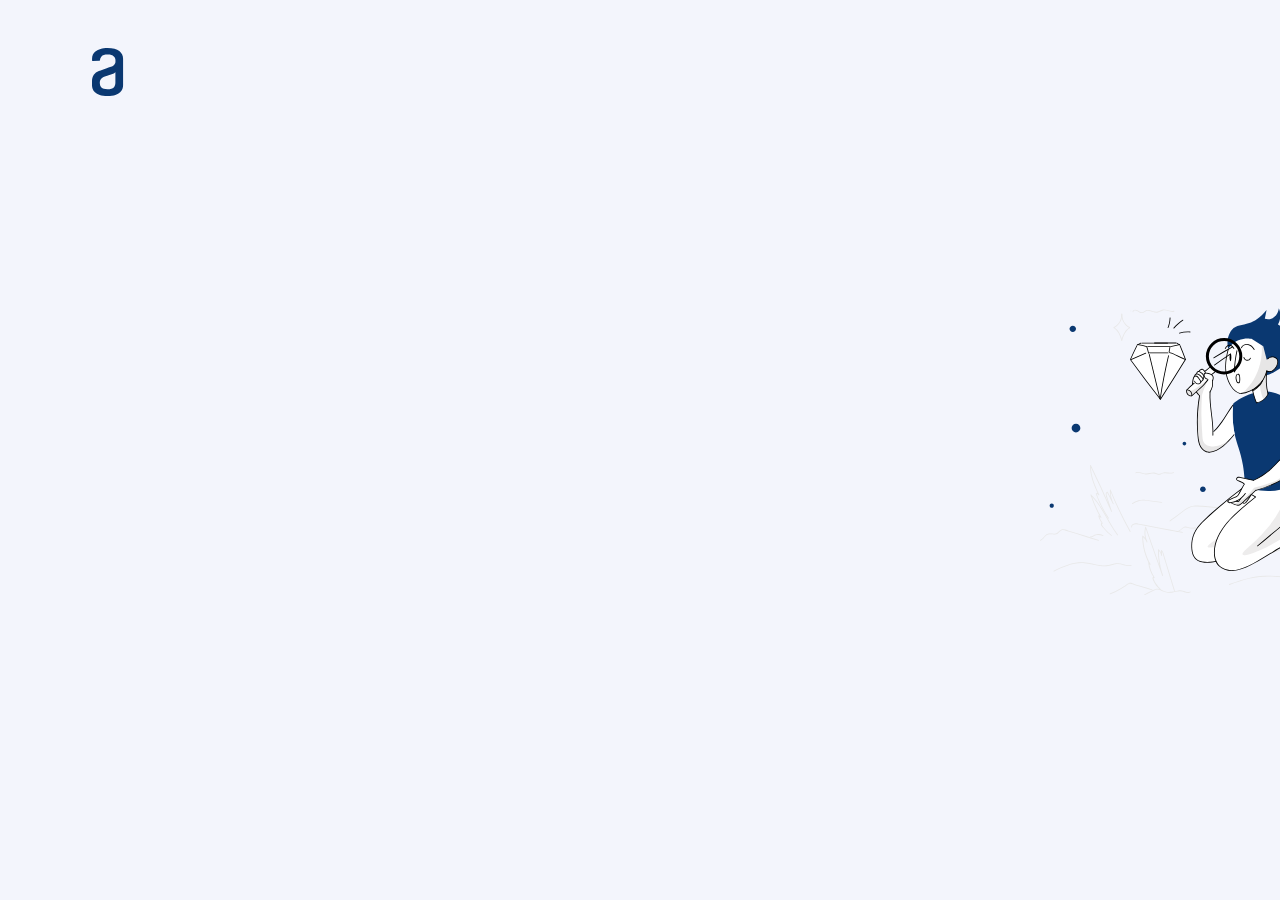
==== docs/index.html @ fe678b63 "docs-gitPages" ====
<!DOCTYPE html>
<html lang="es">
<head>
    <meta charset="UTF-8">
    <meta name="viewport" content="width=device-width">
    <link rel="stylesheet" href="encriptador.css">
    <title>Encriptador</title>
</head>
<body>
    <header>
        <img class="logo" src="img/Logo.svg">
    </header>
    <div>
        <img class="muñeco" src="img/Muñeco.svg">
    </div>
</body>
</html>
---- docs/encriptador.css ----
body {
    /* Encriptador - 1 Desktop */
    position: relative;

    /* Light blue/light-blue-100 */
    background: #F3F5FC;
}

.logo {
    /* Logo */
    

    /* Auto layout */

    display: flex;
    flex-direction: column;
    align-items: flex-start;
    padding: 0px;
    gap: 40px;

    position: absolute;
    width: 120px;
    height: 48px;
    left: 40px;
    top: 40px;
}

.muñeco {
    /* Muñeco */
    position: absolute;
    width: 336px;
    height: 304px;
    left: 1032px;
    top: 283px;
}
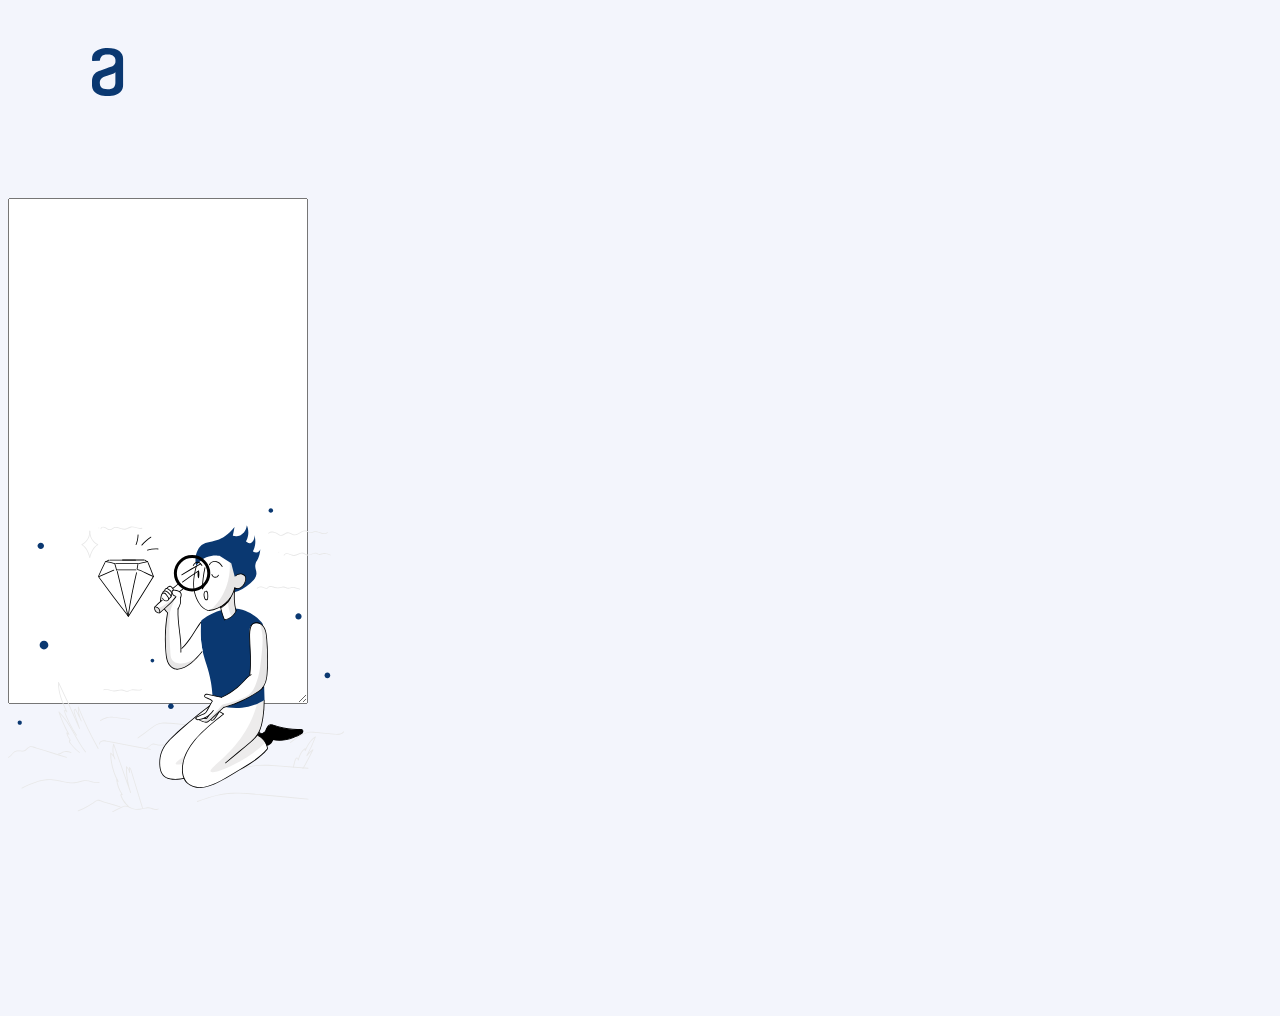
==== commit e07f4a82: "TextArea" ====
--- a/docs/index.html
+++ b/docs/index.html
@@ -8,10 +8,21 @@
 </head>
 <body>
     <header>
-        <img class="logo" src="img/Logo.svg">
+        
     </header>
-    <div>
-        <img class="muñeco" src="img/Muñeco.svg">
-    </div>
+    <main>
+        <div class="container">
+            <div class="logoDiv">
+                <img class="logo" src="img/Logo.svg">
+            </div>
+          <div class="textareaDiv">
+            <textarea id ="text" class="textarea" role="textbox" contenteditable=></textarea>
+          </div>
+          <div class="muñecoDiv">
+            <img class="muñeco" src="img/Muñeco.svg">
+          </div>
+        </div>
+        
+    </main>
 </body>
 </html>--- a/docs/encriptador.css
+++ b/docs/encriptador.css
@@ -6,14 +6,30 @@
     background: #F3F5FC;
 }
 
+.container{
+    display: block;
+  
+}
+
+.logoDiv{
+    display: flex;
+   
+    align-items: flex-start;
+    padding: 0px;
+    gap: 40px; 
+
+    width: 100%;
+    height: 20%;
+    left: 40px;
+    top: 40px;
+}
+
 .logo {
     /* Logo */
-    
-
     /* Auto layout */
 
     display: flex;
-    flex-direction: column;
+
     align-items: flex-start;
     padding: 0px;
     gap: 40px;
@@ -25,9 +41,48 @@
     top: 40px;
 }
 
+.textareaDiv {
+    display: flex;
+
+    height: 500px;     
+    width: 300px;
+}
+.textarea {     
+    display: flex;
+
+    height: 500px;     
+    width: 300px;     
+    overflow: hidden;     
+    resize: both;
+
+    font-weight: 400;
+    font-size: 32px;
+    line-height: 100%;
+
+    min-height: 40px;  
+    max-width: 600px;
+    max-height: 500px;   
+                              
+    color: black;
+    margin-top: 190px;
+}
+
+.textarea[contenteditable]:empty::before {    
+     content: "Ingrese el texto aqui...";    
+     color: black;
+     opacity: 35%; 
+    }
+
+.muñecoDiv {
+    display: flex;
+
+    height: 500px;     
+    width: 50%; 
+}
 .muñeco {
     /* Muñeco */
-    position: absolute;
+    position: flex;
+
     width: 336px;
     height: 304px;
     left: 1032px;
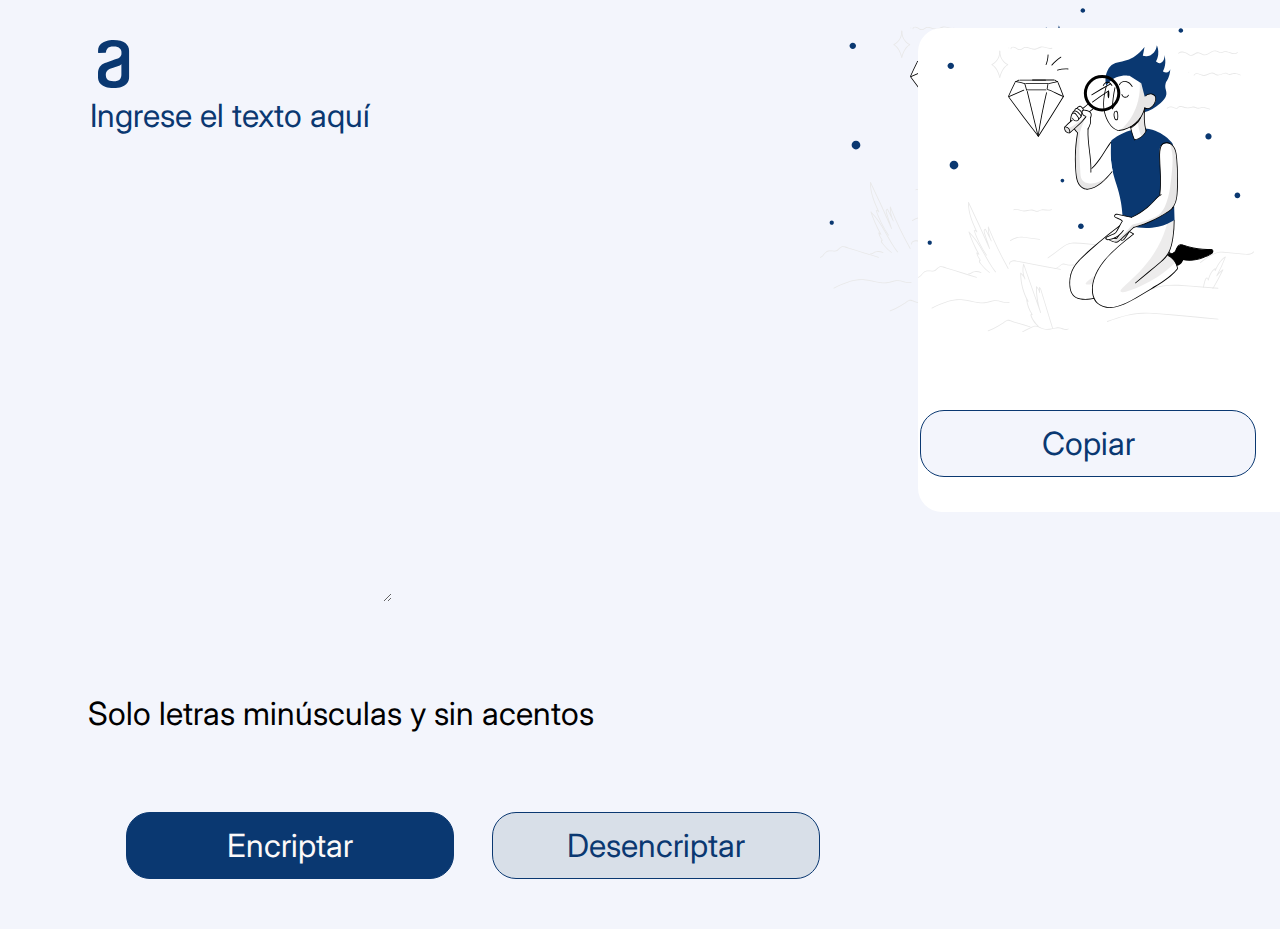
==== commit 9966664b: "Elementos listos HTML + CSS" ====
--- a/docs/index.html
+++ b/docs/index.html
@@ -2,27 +2,37 @@
 <html lang="es">
 <head>
     <meta charset="UTF-8">
-    <meta name="viewport" content="width=device-width">
+    <meta name="viewport" content="width=device-width, initial-scale=1.0">
     <link rel="stylesheet" href="encriptador.css">
+    <link rel="preconnect" href="https://fonts.googleapis.com">
+    <link rel="preconnect" href="https://fonts.gstatic.com" crossorigin>
+    <link href="https://fonts.googleapis.com/css2?family=Inter:wght@200;400&display=swap" rel="stylesheet">
     <title>Encriptador</title>
 </head>
 <body>
     <header>
-        
+        <img class="logo" src="img/Logo.svg" alt="logo de alura">
     </header>
     <main>
-        <div class="container">
-            <div class="logoDiv">
-                <img class="logo" src="img/Logo.svg">
-            </div>
-          <div class="textareaDiv">
-            <textarea id ="text" class="textarea" role="textbox" contenteditable=></textarea>
-          </div>
+      <section>
+        <textarea class="textArea1" id="" cols="30" rows="10" placeholder="Ingrese el texto aquí"></textarea>
+        <div>
+          <h6 class="infoExtra">Solo letras minúsculas y sin acentos</h6>
+        </div>
+        <div class="botones">
+          <button class="btn-encriptar">Encriptar</button>
+          <button class="btn-desencriptar">Desencriptar</button>
+        </div>
+      </section>
+      <section>
+        <textarea class="textArea2" id="" cols="20" rows="10"></textarea>
+        <div>
+          <button class="btn-copiar">Copiar</button>
+        </div>
+      </section>
           <div class="muñecoDiv">
             <img class="muñeco" src="img/Muñeco.svg">
-          </div>
-        </div>
-        
+          </div>   
     </main>
 </body>
 </html>--- a/docs/encriptador.css
+++ b/docs/encriptador.css
@@ -1,9 +1,9 @@
-body {
-    /* Encriptador - 1 Desktop */
-    position: relative;
-
-    /* Light blue/light-blue-100 */
+* {
     background: #F3F5FC;
+    font-family: 'Inter';
+    font-weight: 400;
+    font-size: 32px;
+    line-height: 150%;
 }
 
 .container{
@@ -27,7 +27,8 @@
 .logo {
     /* Logo */
     /* Auto layout */
-
+    padding-top: 10px;
+    margin-left: 10px;
     display: flex;
 
     align-items: flex-start;
@@ -35,7 +36,7 @@
     gap: 40px;
 
     position: absolute;
-    width: 120px;
+    width: 10%;
     height: 48px;
     left: 40px;
     top: 40px;
@@ -47,9 +48,8 @@
     height: 500px;     
     width: 300px;
 }
-.textarea {     
-    display: flex;
-
+.textArea1 {     
+    border:none;
     height: 500px;     
     width: 300px;     
     overflow: hidden;     
@@ -63,8 +63,66 @@
     max-width: 600px;
     max-height: 500px;   
                               
-    color: black;
-    margin-top: 190px;
+    color: #0A3871;
+    margin-top: 90px;
+}
+
+::placeholder { color: #0A3871; }
+.textArea1:focus { 
+    outline: none;
+}
+
+.textArea2 {
+    background: white;
+    background-image: url("../docs/img/Muñeco.svg");
+    background-repeat: no-repeat;
+    border: none;
+    border-radius: 24px;
+    color: #0A3871;
+    margin-left: 98px;
+    margin-top: 20px;
+    padding-left: 20px;
+    position: fixed;
+}
+.textArea2:focus {
+    outline: none;
+}
+
+.botones {
+    display: flex;
+    margin-top: 18px;
+}
+
+.btn-desencriptar {
+    background: #D8DFE8;
+    border: 1px solid #0A3871;
+    border-radius: 24px;
+    color: #0A3871;
+    cursor: pointer;
+    height: 67px;
+    margin-left: 38px;
+    width: 328px;
+}
+.btn-encriptar {
+    background: #0A3871;
+    border: 1px solid #0A3871;
+    border-radius: 24px;
+    color: rgb(252, 249, 249);
+    cursor: pointer;
+    height: 67px;
+    margin-left: 38px;
+    width: 328px;
+}
+.btn-copiar {
+    border: 1px solid #0A3871;
+    border-radius: 24px;
+    color: #0A3871;
+    cursor: pointer;
+    height: 67px;
+    margin-left: 100px;
+    margin-top: 402px;
+    position: absolute;
+    width: 336px;
 }
 
 .textarea[contenteditable]:empty::before {    
@@ -87,4 +145,10 @@
     height: 304px;
     left: 1032px;
     top: 283px;
+}
+
+main {
+    display: flex;
+    margin-bottom: 50px;
+    margin-left: 80px;
 }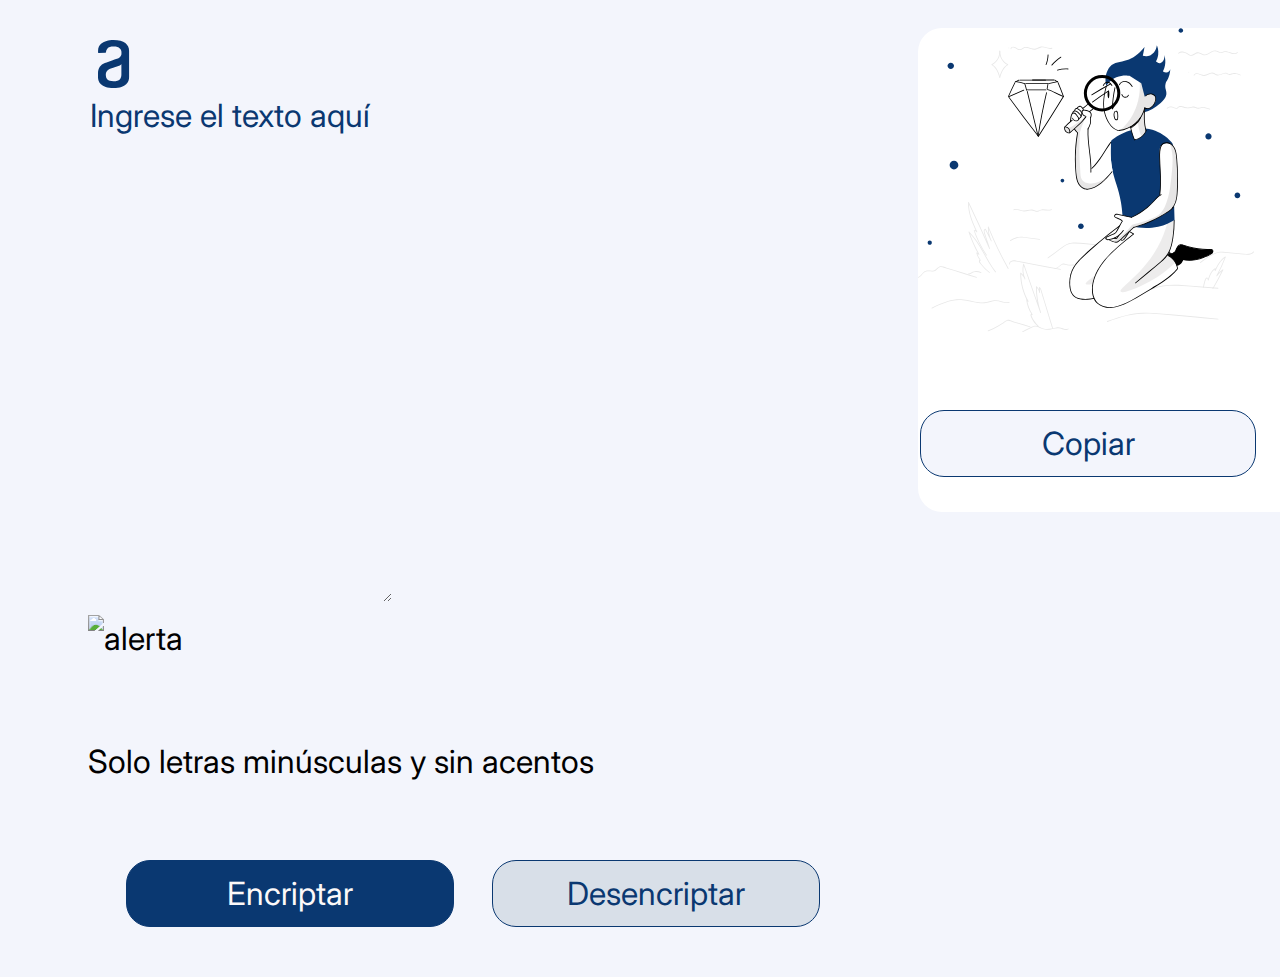
==== commit 32a4cd12: "JavaScript" ====
--- a/docs/index.html
+++ b/docs/index.html
@@ -16,12 +16,13 @@
     <main>
       <section>
         <textarea class="textArea1" id="" cols="30" rows="10" placeholder="Ingrese el texto aquí"></textarea>
-        <div>
+        <div class="alerta">
+          <img src="/docs/img/alerta.svg" alt="alerta">
           <h6 class="infoExtra">Solo letras minúsculas y sin acentos</h6>
         </div>
         <div class="botones">
-          <button class="btn-encriptar">Encriptar</button>
-          <button class="btn-desencriptar">Desencriptar</button>
+          <button class="btn-encriptar" onclick="btnEncriptar()" >Encriptar</button>
+          <button class="btn-desencriptar" onclick="btnDesencriptar()" >Desencriptar</button>
         </div>
       </section>
       <section>
@@ -29,10 +30,8 @@
         <div>
           <button class="btn-copiar">Copiar</button>
         </div>
-      </section>
-          <div class="muñecoDiv">
-            <img class="muñeco" src="img/Muñeco.svg">
-          </div>   
+      </section>  
     </main>
+<script src="encriptador.js"></script>
 </body>
 </html>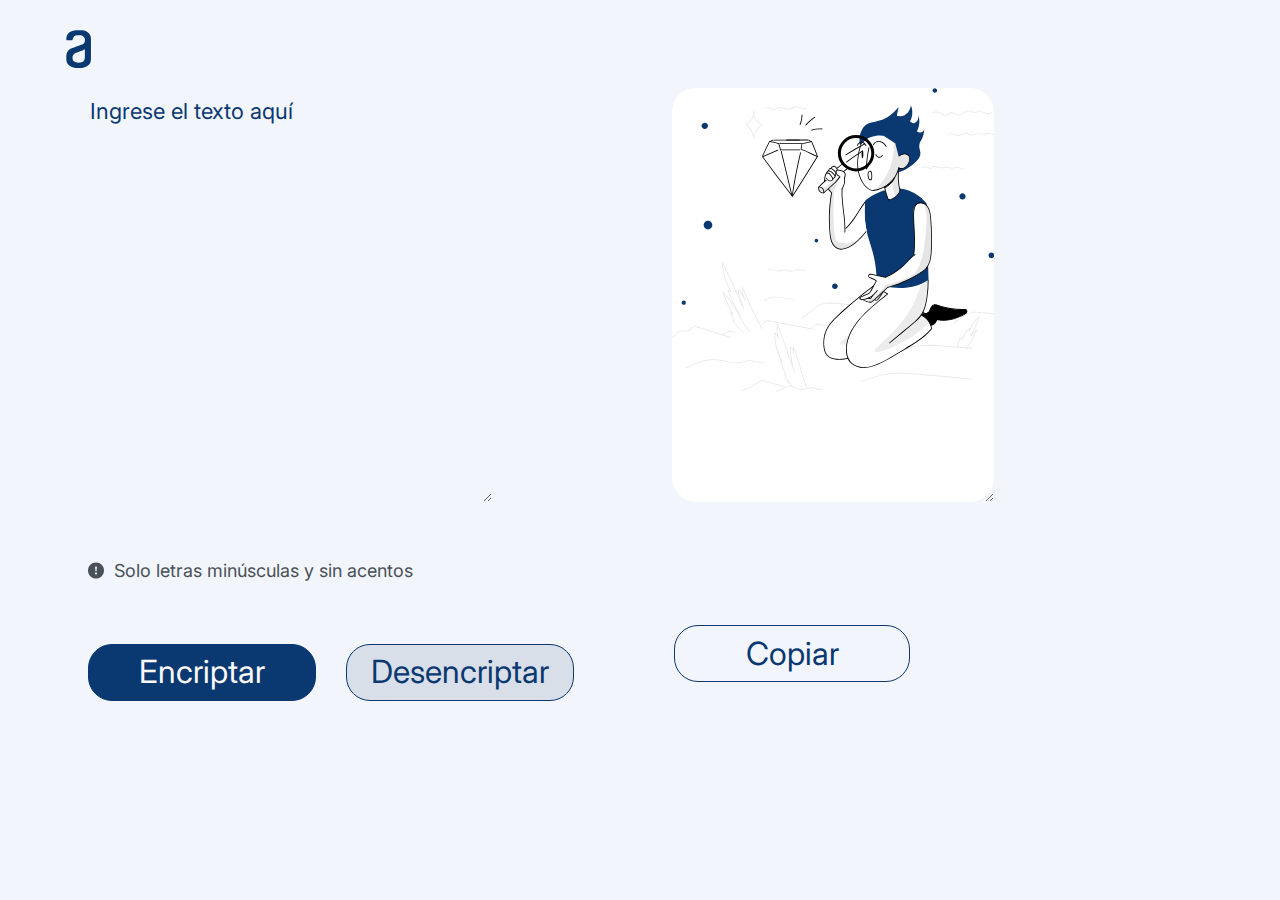
==== commit 4a121558: "Función copiar" ====
--- a/docs/index.html
+++ b/docs/index.html
@@ -28,7 +28,7 @@
       <section>
         <textarea class="textArea2" id="" cols="20" rows="10"></textarea>
         <div>
-          <button class="btn-copiar">Copiar</button>
+          <button class="btn-copiar" onclick="btnCopiar()" >Copiar</button>
         </div>
       </section>  
     </main>
--- a/docs/encriptador.css
+++ b/docs/encriptador.css
@@ -6,7 +6,7 @@
     line-height: 150%;
 }
 
-.container{
+/* .container{
     display: block;
   
 }
@@ -22,7 +22,7 @@
     height: 20%;
     left: 40px;
     top: 40px;
-}
+} */
 
 .logo {
     /* Logo */
@@ -42,12 +42,12 @@
     top: 40px;
 }
 
-.textareaDiv {
+/* .textareaDiv {
     display: flex;
 
     height: 500px;     
     width: 300px;
-}
+} */
 .textArea1 {     
     border:none;
     height: 500px;     
@@ -66,7 +66,6 @@
     color: #0A3871;
     margin-top: 90px;
 }
-
 ::placeholder { color: #0A3871; }
 .textArea1:focus { 
     outline: none;
@@ -82,7 +81,7 @@
     margin-left: 98px;
     margin-top: 20px;
     padding-left: 20px;
-    position: fixed;
+
 }
 .textArea2:focus {
     outline: none;
@@ -100,17 +99,16 @@
     color: #0A3871;
     cursor: pointer;
     height: 67px;
-    margin-left: 38px;
+    margin-left: 30px;
     width: 328px;
 }
 .btn-encriptar {
-    background: #0A3871;
+    background-color: #0A3871;
     border: 1px solid #0A3871;
     border-radius: 24px;
     color: rgb(252, 249, 249);
     cursor: pointer;
     height: 67px;
-    margin-left: 38px;
     width: 328px;
 }
 .btn-copiar {
@@ -120,35 +118,184 @@
     cursor: pointer;
     height: 67px;
     margin-left: 100px;
-    margin-top: 402px;
+    margin-top: 102px;
     position: absolute;
     width: 336px;
 }
-
-.textarea[contenteditable]:empty::before {    
+.alerta{
+    display: flex;
+}
+.infoExtra{
+    color: #495057;
+    font-size: 18px;
+    margin-left: 10px;
+}
+
+.textArea1[contenteditable]:empty::before {    
      content: "Ingrese el texto aqui...";    
      color: black;
      opacity: 35%; 
     }
 
-.muñecoDiv {
+/* .muñecoDiv {
     display: flex;
 
     height: 500px;     
     width: 50%; 
 }
 .muñeco {
-    /* Muñeco */
+    // Muñeco 
     position: flex;
 
     width: 336px;
     height: 304px;
     left: 1032px;
     top: 283px;
-}
+} */
 
 main {
     display: flex;
     margin-bottom: 50px;
     margin-left: 80px;
-}+}
+
+@media (20em <= width <= 30em) {
+    /* Móviles: entre 320 y 480 píxeles. */
+    .logo{
+        height: 38px;
+        left: 5px;
+        top: 30px;
+    }
+    .textArea1{
+        height: 100px;     
+        width: 300px;
+        font-size: 20px;     
+    }
+    .textArea2{
+        height: 100px;     
+        width: 270px;
+        font-size: 20px;
+        margin-left: 0px;
+        margin-top: 20px;
+        padding-left: 0px;  
+    }
+    main{
+        display: block;
+    }
+    .btn-desencriptar{
+        height: 57px;
+        margin-left: 30px;
+        width: 128px;
+        font-size: 20px;
+    }
+    .btn-encriptar{
+        height: 57px;
+        width: 128px;
+        font-size: 20px;
+    }
+    .btn-copiar{
+        border-radius: 24px;
+        height: 57px;
+        margin-top: 130px;
+        margin-left: 70px;
+        width: 128px;
+        font-size: 20px;
+    }
+    .infoExtra{
+        font-size: 10px;
+    }
+  }
+
+@media (48em <= width <= 64em) {
+    /* Tablets: entre 768 y 1024 píxeles. */
+    .logo{
+        height: 38px;
+        left: 5px;
+        top: 30px;
+    }
+    .textArea1{
+        height: 400px;     
+        width: 400px;     
+
+        font-weight: 300px;
+        font-size: 22px;
+        line-height: 100%;
+
+        min-height: 40px;  
+        max-width: 500px;
+        max-height: 400px;   
+                                
+        margin-top: 90px;
+    }
+    .textArea2{
+        margin-left: 98px;
+        margin-top: 80px;
+        margin-right: 200px;
+        width: 300px;
+        height: 410px;
+    }
+    .btn-desencriptar{
+        height: 57px;
+        margin-left: 30px;
+        width: 228px;
+    }
+    .btn-encriptar{
+        height: 57px;
+        width: 228px;
+    }
+    .btn-copiar{
+        border-radius: 24px;
+        height: 57px;
+        margin-left: center;
+        margin-top: 618px;
+        width: 236px;
+    }
+    .infoExtra{}
+  }
+
+@media (width >= 75em) {
+    /* Pantallas grandes: más de 1200 píxeles */
+    .logo{
+        height: 38px;
+        left: 5px;
+        top: 30px;
+    }
+    .textArea1{
+        height: 400px;     
+        width: 400px;     
+
+        font-weight: 300px;
+        font-size: 22px;
+        line-height: 100%;
+
+        min-height: 40px;  
+        max-width: 500px;
+        max-height: 400px;   
+                                
+        margin-top: 90px;
+    }
+    .textArea2{
+        margin-left: 98px;
+        margin-top: 80px;
+        margin-right: 200px;
+        width: 300px;
+        height: 410px;
+    }
+    .btn-desencriptar{
+        height: 57px;
+        margin-left: 30px;
+        width: 228px;
+    }
+    .btn-encriptar{
+        height: 57px;
+        width: 228px;
+    }
+    .btn-copiar{
+        border-radius: 24px;
+        height: 57px;
+        margin-left: center;
+        margin-top: 110px;
+        width: 236px;
+    }
+    .infoExtra{}
+  }